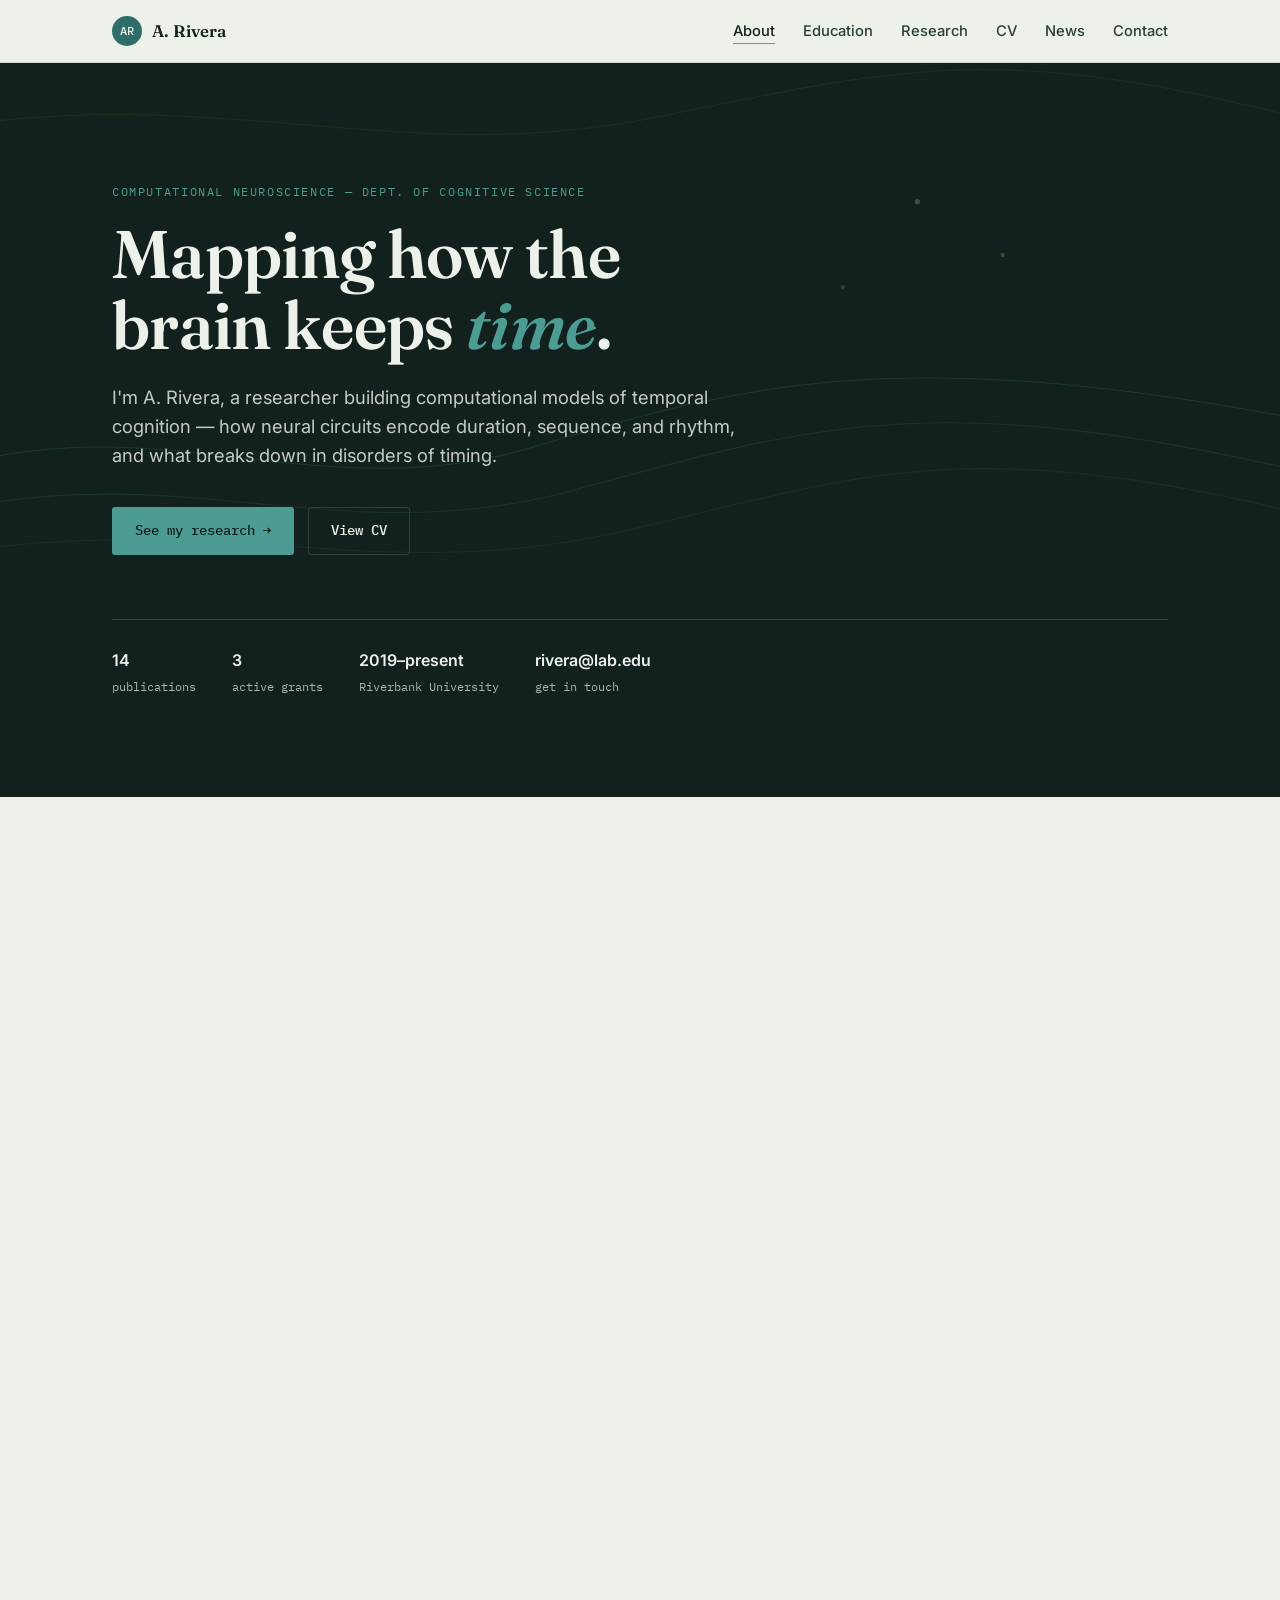
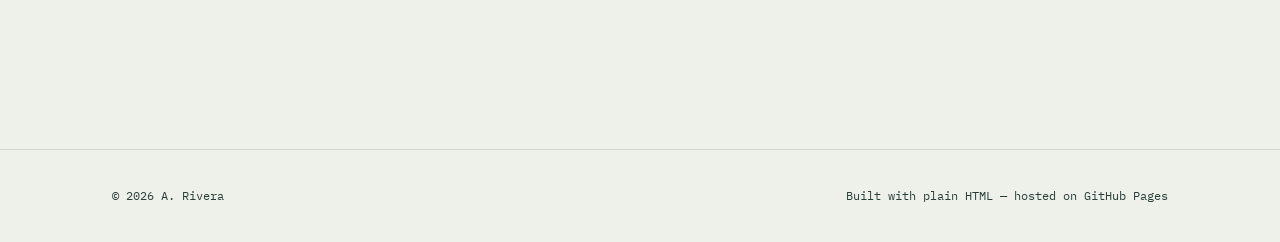
==== index.html @ 562561da "add contacts section" ====
<!DOCTYPE html>
<html lang="en">
<head>
<meta charset="UTF-8">
<meta name="viewport" content="width=device-width, initial-scale=1.0">
<title>A. Rivera — About</title>
<meta name="description" content="Personal academic website of A. Rivera, researcher in computational neuroscience.">
<link rel="preconnect" href="https://fonts.googleapis.com">
<link rel="preconnect" href="https://fonts.gstatic.com" crossorigin>
<link href="https://fonts.googleapis.com/css2?family=Fraunces:opsz,wght@9..144,400;9..144,500;9..144,600;9..144,700&family=Inter:wght@400;500;600&family=IBM+Plex+Mono:wght@400;500&display=swap" rel="stylesheet">
<link rel="stylesheet" href="style.css">
</head>
<body>

<nav>
  <div class="nav-inner">
    <a href="index.html" class="brand">
      <span class="brand-mark">AR</span>
      A. Rivera
    </a>
    <ul class="nav-links" id="navLinks">
      <li><a href="index.html" class="active">About</a></li>
      <li><a href="education.html">Education</a></li>
      <li><a href="research.html">Research</a></li>
      <li><a href="cv.html">CV</a></li>
      <li><a href="news.html">News</a></li>
      <li><a href="contact.html">Contact</a></li>
    </ul>
    <button class="nav-toggle" id="navToggle" aria-label="Toggle menu">
      <span></span><span></span><span></span>
    </button>
  </div>
</nav>

<header class="hero">
  <svg class="hero-topo" viewBox="0 0 1200 500" preserveAspectRatio="none" xmlns="http://www.w3.org/2000/svg">
    <path d="M-50 380 C 150 320, 300 420, 500 360 S 850 260, 1250 340" stroke="#4c9c93" stroke-width="1" fill="none" opacity="0.35"/>
    <path d="M-50 420 C 180 370, 320 460, 540 400 S 880 300, 1250 390" stroke="#4c9c93" stroke-width="1" fill="none" opacity="0.28"/>
    <path d="M-50 460 C 200 420, 360 490, 580 440 S 900 340, 1250 430" stroke="#4c9c93" stroke-width="1" fill="none" opacity="0.2"/>
    <path d="M-50 60 C 220 20, 380 100, 620 50 S 950 -20, 1250 60" stroke="#b98a2e" stroke-width="1" fill="none" opacity="0.18"/>
    <circle cx="860" cy="130" r="2.5" fill="#4c9c93" opacity="0.8"/>
    <circle cx="940" cy="180" r="2" fill="#b98a2e" opacity="0.7"/>
    <circle cx="790" cy="210" r="1.8" fill="#4c9c93" opacity="0.6"/>
  </svg>
  <div class="hero-inner">
    <div class="eyebrow">Computational Neuroscience — Dept. of Cognitive Science</div>
    <h1>Mapping how the brain keeps <em>time</em>.</h1>
    <p class="lede">I'm A. Rivera, a researcher building computational models of temporal cognition — how neural circuits encode duration, sequence, and rhythm, and what breaks down in disorders of timing.</p>
    <div class="hero-actions">
      <a href="research.html" class="btn btn-primary">See my research →</a>
      <a href="cv.html" class="btn btn-ghost">View CV</a>
    </div>
    <div class="hero-meta">
      <div><strong>14</strong>publications</div>
      <div><strong>3</strong>active grants</div>
      <div><strong>2019–present</strong>Riverbank University</div>
      <div><strong>rivera@lab.edu</strong>get in touch</div>
    </div>
  </div>
</header>

<section>
  <div class="wrap about-grid">
    <div data-reveal>
      <div class="about-photo">photo placeholder — 4:5</div>
      <div class="about-facts">
        <div class="row"><span>Position</span><span>Assistant Professor</span></div>
        <div class="row"><span>Department</span><span>Cognitive Science</span></div>
        <div class="row"><span>Institution</span><span>Riverbank University</span></div>
        <div class="row"><span>Office</span><span>Ashworth Hall, 412</span></div>
        <div class="row"><span>Email</span><span>rivera@lab.edu</span></div>
      </div>
    </div>
    <div data-reveal>
      <div class="eyebrow">About me</div>
      <h2 style="font-size:clamp(1.6rem,3vw,2.1rem);margin-top:10px;">A short version of a long story</h2>
      <p style="margin-top:18px;color:var(--ink-soft);">
        I've been fascinated by timing since a PhD rotation project where a 200-millisecond
        delay in a behavioral task turned out to explain a decade-old puzzle in the literature.
        Since then my work has sat at the intersection of computational modeling, systems
        neuroscience, and clinical collaboration — trying to understand time not as a passive
        backdrop for cognition, but as something the brain actively constructs.
      </p>
      <p style="margin-top:16px;color:var(--ink-soft);">
        Before joining Riverbank University, I completed a postdoc at Alderidge Institute
        working on recurrent network models of interval timing, and a PhD in Neuroscience
        where I combined EEG and behavioral psychophysics to study duration perception.
        Outside the lab, I mentor first-generation PhD applicants and spend an unreasonable
        amount of time thinking about long-distance trail running.
      </p>
      <p style="margin-top:16px;color:var(--ink-soft);">
        My lab is always interested in hearing from prospective students and collaborators —
        see the <a href="cv.html" style="color:var(--teal);text-decoration:underline;">CV page</a>
        for a full academic history, or the
        <a href="research.html" style="color:var(--teal);text-decoration:underline;">research page</a>
        for what we're currently working on.
      </p>
    </div>
  </div>
</section>

<footer>
  <div class="wrap">
    <div>© 2026 A. Rivera</div>
    <div>Built with plain HTML — hosted on GitHub Pages</div>
  </div>
</footer>

<script src="script.js"></script>
</body>
</html>
---- style.css ----
:root{
  --ink:#12211d;
  --ink-soft:#2a3e39;
  --paper:#eef1ea;
  --paper-warm:#e6e9df;
  --teal:#2f6e68;
  --teal-bright:#4c9c93;
  --ochre:#b98a2e;
  --line:rgba(20,36,32,0.12);
  --line-on-dark:rgba(238,241,234,0.14);
  --max:1120px;
}
*{box-sizing:border-box;}
html{scroll-behavior:smooth;}
body{
  margin:0;
  background:var(--paper);
  color:var(--ink);
  font-family:'Inter',sans-serif;
  font-size:16px;
  line-height:1.6;
  -webkit-font-smoothing:antialiased;
}
h1,h2,h3{
  font-family:'Fraunces',serif;
  font-weight:600;
  letter-spacing:-0.01em;
  margin:0;
}
.eyebrow{
  font-family:'IBM Plex Mono',monospace;
  font-size:0.72rem;
  letter-spacing:0.14em;
  text-transform:uppercase;
  color:var(--teal);
}
a{color:inherit;}
.wrap{max-width:var(--max);margin:0 auto;padding:0 32px;}
img{max-width:100%;display:block;}

/* NAV */
nav{
  position:sticky;top:0;z-index:50;
  background:rgba(238,241,234,0.86);
  backdrop-filter:blur(10px);
  border-bottom:1px solid var(--line);
}
.nav-inner{
  max-width:var(--max);margin:0 auto;padding:16px 32px;
  display:flex;align-items:center;justify-content:space-between;
}
.brand{
  font-family:'Fraunces',serif;font-weight:600;font-size:1.05rem;
  display:flex;align-items:center;gap:10px;text-decoration:none;
}
.brand-mark{
  width:30px;height:30px;border-radius:50%;
  background:var(--teal);color:var(--paper);
  display:flex;align-items:center;justify-content:center;
  font-family:'IBM Plex Mono',monospace;font-size:0.78rem;font-weight:500;
}
.nav-links{display:flex;gap:28px;list-style:none;margin:0;padding:0;}
.nav-links a{
  text-decoration:none;font-size:0.92rem;font-weight:500;color:var(--ink-soft);
  position:relative;padding-bottom:4px;transition:color .2s;
}
.nav-links a::after{
  content:"";position:absolute;left:0;bottom:0;width:0;height:1.5px;
  background:var(--ochre);transition:width .25s ease;
}
.nav-links a:hover,.nav-links a.active{color:var(--ink);}
.nav-links a.active::after,.nav-links a:hover::after{width:100%;}
.nav-toggle{display:none;background:none;border:none;cursor:pointer;padding:6px;}
.nav-toggle span{display:block;width:22px;height:2px;background:var(--ink);margin:5px 0;}

/* HERO (home page only) */
header.hero{
  position:relative;overflow:hidden;
  background:var(--ink);
  color:var(--paper);
  padding:120px 0 100px;
}
.hero-topo{position:absolute;inset:0;opacity:0.5;pointer-events:none;}
.hero-inner{position:relative;max-width:var(--max);margin:0 auto;padding:0 32px;}
.hero-inner .eyebrow{color:var(--teal-bright);}
.hero h1{
  font-size:clamp(2.4rem,5.4vw,4.2rem);
  line-height:1.05;margin-top:18px;max-width:14ch;
  color:var(--paper);
}
.hero h1 em{font-style:italic;color:var(--teal-bright);}
.hero p.lede{font-size:1.15rem;max-width:52ch;margin-top:22px;color:rgba(238,241,234,0.82);}
.hero-actions{display:flex;gap:14px;margin-top:36px;flex-wrap:wrap;}
.btn{
  display:inline-flex;align-items:center;gap:8px;
  padding:12px 22px;border-radius:3px;
  font-family:'IBM Plex Mono',monospace;font-size:0.85rem;
  text-decoration:none;font-weight:500;
  border:1px solid transparent;transition:all .2s;
}
.btn-primary{background:var(--teal-bright);color:var(--ink);}
.btn-primary:hover{background:#63b3a9;}
.btn-ghost{border-color:var(--line-on-dark);color:var(--paper);}
.btn-ghost:hover{border-color:var(--paper);}
.btn-ghost.dark{border-color:var(--line);color:var(--ink);}
.btn-ghost.dark:hover{border-color:var(--ink);}

.hero-meta{
  display:flex;gap:36px;margin-top:64px;flex-wrap:wrap;
  border-top:1px solid var(--line-on-dark);padding-top:28px;
}
.hero-meta div{font-family:'IBM Plex Mono',monospace;font-size:0.78rem;color:rgba(238,241,234,0.7);}
.hero-meta strong{display:block;color:var(--paper);font-size:1rem;font-family:'Inter',sans-serif;font-weight:600;margin-bottom:4px;}

/* PAGE HEADER (inner pages) */
header.page-header{
  background:var(--ink);color:var(--paper);
  padding:64px 0 48px;position:relative;overflow:hidden;
}
header.page-header .hero-topo{opacity:0.35;}
header.page-header .eyebrow{color:var(--teal-bright);}
header.page-header h1{
  font-size:clamp(2rem,4vw,2.8rem);color:var(--paper);margin-top:12px;
}
header.page-header p{color:rgba(238,241,234,0.78);max-width:56ch;margin-top:14px;font-size:1.02rem;}

/* SECTION SHELL */
section{padding:80px 0;}
section.alt{background:var(--paper-warm);}
.section-head{margin-bottom:48px;max-width:60ch;}
.section-head h2{font-size:clamp(1.5rem,2.6vw,2rem);margin-top:10px;}
.section-head p{margin-top:14px;color:var(--ink-soft);}

/* RESEARCH GRID */
.research-grid{display:grid;grid-template-columns:repeat(3,1fr);gap:28px;}
.research-card{
  background:var(--paper);border:1px solid var(--line);border-radius:6px;
  padding:30px 26px;transition:transform .25s, box-shadow .25s;
}
section.alt .research-card{background:#f6f7f1;}
.research-card:hover{transform:translateY(-4px);box-shadow:0 14px 30px -18px rgba(20,36,32,0.35);}
.research-card .num{font-family:'IBM Plex Mono',monospace;color:var(--ochre);font-size:0.8rem;}
.research-card h3{font-size:1.2rem;margin-top:14px;}
.research-card p{color:var(--ink-soft);font-size:0.95rem;margin-top:10px;}
.tag-row{display:flex;gap:8px;flex-wrap:wrap;margin-top:16px;}
.tag{
  font-family:'IBM Plex Mono',monospace;font-size:0.7rem;
  background:rgba(47,110,104,0.1);color:var(--teal);
  padding:4px 9px;border-radius:20px;
}

/* PUBLICATIONS / LISTS */
.pub-list{border-top:1px solid var(--line);}
.pub-item{
  display:grid;grid-template-columns:80px 1fr auto;gap:24px;
  padding:26px 0;border-bottom:1px solid var(--line);align-items:start;
}
.pub-year{font-family:'IBM Plex Mono',monospace;color:var(--teal);font-size:0.95rem;padding-top:2px;}
.pub-title{font-family:'Fraunces',serif;font-size:1.1rem;font-weight:600;}
.pub-venue{font-size:0.9rem;color:var(--ink-soft);margin-top:4px;}
.pub-authors{font-size:0.85rem;color:var(--ink-soft);margin-top:4px;font-style:italic;}
.pub-links{display:flex;gap:14px;white-space:nowrap;padding-top:3px;}
.pub-links a{
  font-family:'IBM Plex Mono',monospace;font-size:0.78rem;text-decoration:none;
  color:var(--teal);border-bottom:1px solid transparent;
}
.pub-links a:hover{border-color:var(--teal);}

/* NEWS */
.news-list{display:flex;flex-direction:column;gap:0;}
.news-item{
  display:grid;grid-template-columns:120px 1fr;gap:24px;
  padding:20px 0;border-bottom:1px solid var(--line);
}
.news-date{font-family:'IBM Plex Mono',monospace;font-size:0.78rem;color:var(--ink-soft);padding-top:2px;}
.news-text strong{font-weight:600;}

/* TIMELINE (education / CV) */
.timeline{border-left:2px solid var(--line);margin-left:6px;}
.timeline-item{position:relative;padding:0 0 40px 32px;}
.timeline-item:last-child{padding-bottom:0;}
.timeline-item::before{
  content:"";position:absolute;left:-7px;top:2px;
  width:12px;height:12px;border-radius:50%;
  background:var(--paper);border:2px solid var(--teal);
}
.timeline-year{font-family:'IBM Plex Mono',monospace;font-size:0.78rem;color:var(--teal);}
.timeline-item h3{font-size:1.1rem;margin-top:6px;}
.timeline-item .org{font-size:0.92rem;color:var(--ink-soft);margin-top:2px;}
.timeline-item p{font-size:0.92rem;color:var(--ink-soft);margin-top:8px;}

/* CV skills / lists */
.cv-columns{display:grid;grid-template-columns:1fr 1fr;gap:48px;}
.plain-list{list-style:none;padding:0;margin:0;}
.plain-list li{
  padding:10px 0;border-bottom:1px solid var(--line);font-size:0.95rem;
  display:flex;justify-content:space-between;gap:16px;
}
.plain-list li span:last-child{color:var(--ink-soft);font-family:'IBM Plex Mono',monospace;font-size:0.82rem;text-align:right;}

/* ABOUT page bio layout */
.about-grid{display:grid;grid-template-columns:1fr 1.4fr;gap:56px;align-items:start;}
.about-photo{
  aspect-ratio:4/5;background:var(--paper-warm);border-radius:6px;
  border:1px solid var(--line);display:flex;align-items:center;justify-content:center;
  font-family:'IBM Plex Mono',monospace;font-size:0.8rem;color:var(--ink-soft);
}
.about-facts{margin-top:28px;display:flex;flex-direction:column;gap:0;}
.about-facts .row{
  display:flex;justify-content:space-between;padding:12px 0;border-bottom:1px solid var(--line);
  font-size:0.92rem;
}
.about-facts .row span:first-child{font-family:'IBM Plex Mono',monospace;font-size:0.78rem;color:var(--teal);}

/* CONTACT */
.contact-list{list-style:none;padding:0;margin:22px 0 0;display:flex;flex-direction:column;gap:14px;}
.contact-list a{
  text-decoration:none;display:flex;align-items:center;gap:12px;
  font-size:1rem;padding-bottom:8px;border-bottom:1px solid var(--line);
  transition:color .2s;
}
.contact-list a:hover{color:var(--teal);}
.contact-list .dot{width:6px;height:6px;border-radius:50%;background:var(--ochre);flex:none;}
.contact-grid{display:grid;grid-template-columns:1.1fr 0.9fr;gap:60px;align-items:start;}
.office-card{background:var(--ink);color:var(--paper);border-radius:6px;padding:30px;}
.office-card .eyebrow{color:var(--teal-bright);}
.office-card p{color:rgba(238,241,234,0.78);font-size:0.92rem;margin-top:14px;line-height:1.7;}

footer{
  padding:36px 0;border-top:1px solid var(--line);
  font-family:'IBM Plex Mono',monospace;font-size:0.78rem;color:var(--ink-soft);
}
footer .wrap{display:flex;justify-content:space-between;flex-wrap:wrap;gap:10px;}

[data-reveal]{opacity:0;transform:translateY(16px);transition:opacity .6s ease, transform .6s ease;}
[data-reveal].in{opacity:1;transform:translateY(0);}

@media (max-width:860px){
  .research-grid{grid-template-columns:1fr;}
  .about-grid{grid-template-columns:1fr;}
  .cv-columns{grid-template-columns:1fr;}
  .contact-grid{grid-template-columns:1fr;}
  .pub-item{grid-template-columns:60px 1fr;}
  .pub-links{grid-column:2;}
  .nav-links{
    position:absolute;top:100%;left:0;right:0;
    background:var(--paper);border-bottom:1px solid var(--line);
    flex-direction:column;padding:18px 32px;gap:16px;
    display:none;
  }
  .nav-links.open{display:flex;}
  .nav-toggle{display:block;}
}
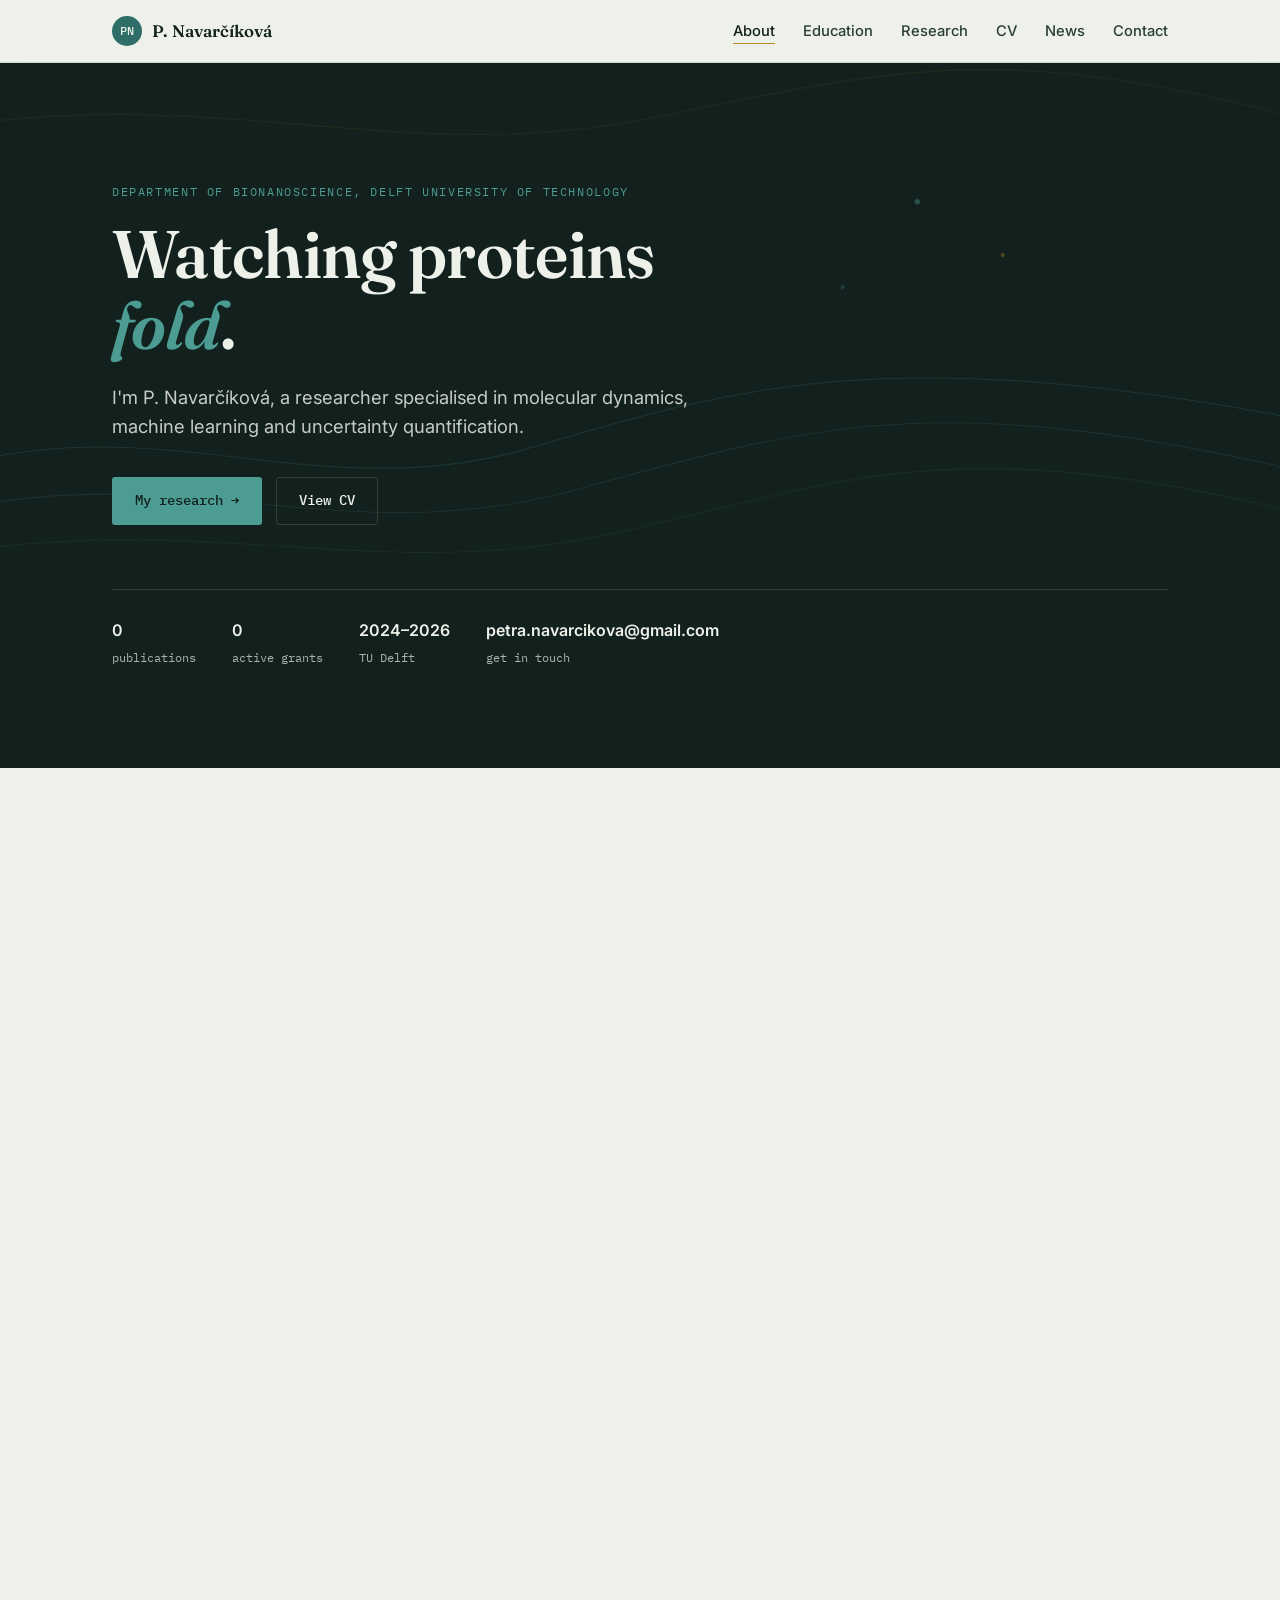
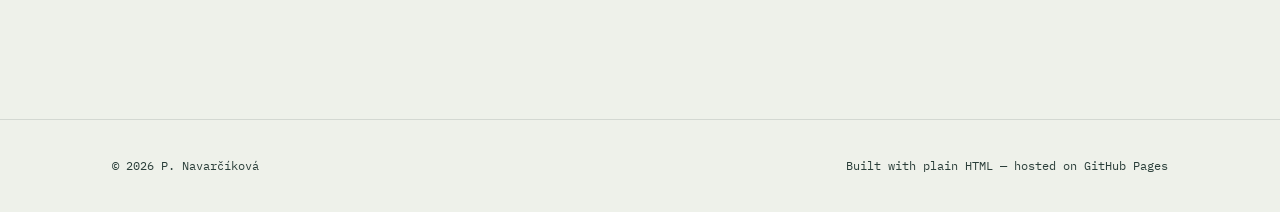
==== commit ea904de8: "Fix typo in index.html" ====
--- a/index.html
+++ b/index.html
@@ -3,8 +3,8 @@
 <head>
 <meta charset="UTF-8">
 <meta name="viewport" content="width=device-width, initial-scale=1.0">
-<title>A. Rivera — About</title>
-<meta name="description" content="Personal academic website of A. Rivera, researcher in computational neuroscience.">
+<title>Petra Navarčíková — About</title>
+<meta name="description" content="Personal academic website of P. Navarčíková, researcher in molecular dynamics.">
 <link rel="preconnect" href="https://fonts.googleapis.com">
 <link rel="preconnect" href="https://fonts.gstatic.com" crossorigin>
 <link href="https://fonts.googleapis.com/css2?family=Fraunces:opsz,wght@9..144,400;9..144,500;9..144,600;9..144,700&family=Inter:wght@400;500;600&family=IBM+Plex+Mono:wght@400;500&display=swap" rel="stylesheet">
@@ -15,8 +15,8 @@
 <nav>
   <div class="nav-inner">
     <a href="index.html" class="brand">
-      <span class="brand-mark">AR</span>
-      A. Rivera
+      <span class="brand-mark">PN</span>
+      P. Navarčíková
     </a>
     <ul class="nav-links" id="navLinks">
       <li><a href="index.html" class="active">About</a></li>
@@ -43,18 +43,18 @@
     <circle cx="790" cy="210" r="1.8" fill="#4c9c93" opacity="0.6"/>
   </svg>
   <div class="hero-inner">
-    <div class="eyebrow">Computational Neuroscience — Dept. of Cognitive Science</div>
-    <h1>Mapping how the brain keeps <em>time</em>.</h1>
-    <p class="lede">I'm A. Rivera, a researcher building computational models of temporal cognition — how neural circuits encode duration, sequence, and rhythm, and what breaks down in disorders of timing.</p>
+    <div class="eyebrow">Department of Bionanoscience, Delft University of Technology</div>
+    <h1>Watching proteins <em>fold</em>.</h1>
+    <p class="lede">I'm P. Navarčíková, a researcher specialised in molecular dynamics, machine learning and uncertainty quantification.</p>
     <div class="hero-actions">
-      <a href="research.html" class="btn btn-primary">See my research →</a>
+      <a href="research.html" class="btn btn-primary"> My research →</a>
       <a href="cv.html" class="btn btn-ghost">View CV</a>
     </div>
     <div class="hero-meta">
-      <div><strong>14</strong>publications</div>
-      <div><strong>3</strong>active grants</div>
-      <div><strong>2019–present</strong>Riverbank University</div>
-      <div><strong>rivera@lab.edu</strong>get in touch</div>
+      <div><strong>0</strong>publications</div>
+      <div><strong>0</strong>active grants</div>
+      <div><strong>2024–2026</strong>TU Delft</div>
+      <div><strong>petra.navarcikova@gmail.com</strong>get in touch</div>
     </div>
   </div>
 </header>
@@ -64,36 +64,27 @@
     <div data-reveal>
       <div class="about-photo">photo placeholder — 4:5</div>
       <div class="about-facts">
-        <div class="row"><span>Position</span><span>Assistant Professor</span></div>
-        <div class="row"><span>Department</span><span>Cognitive Science</span></div>
-        <div class="row"><span>Institution</span><span>Riverbank University</span></div>
-        <div class="row"><span>Office</span><span>Ashworth Hall, 412</span></div>
-        <div class="row"><span>Email</span><span>rivera@lab.edu</span></div>
+        <div class="row"><span>Position</span><span>Master Student</span></div>
+        <div class="row"><span>Department</span><span>Bionanoscience</span></div>
+        <div class="row"><span>Institution</span><span>Delft University of Technology</span></div>
+        <div class="row"><span>Office</span><span>Van der Maasweg 9, Delft</span></div>
+        <div class="row"><span>Email</span><span>petra.navarcikova@gmail.com</span></div>
       </div>
     </div>
     <div data-reveal>
       <div class="eyebrow">About me</div>
-      <h2 style="font-size:clamp(1.6rem,3vw,2.1rem);margin-top:10px;">A short version of a long story</h2>
+      <h2 style="font-size:clamp(1.6rem,3vw,2.1rem);margin-top:10px;">Overview</h2>
       <p style="margin-top:18px;color:var(--ink-soft);">
-        I've been fascinated by timing since a PhD rotation project where a 200-millisecond
-        delay in a behavioral task turned out to explain a decade-old puzzle in the literature.
-        Since then my work has sat at the intersection of computational modeling, systems
-        neuroscience, and clinical collaboration — trying to understand time not as a passive
-        backdrop for cognition, but as something the brain actively constructs.
+        TBD
       </p>
       <p style="margin-top:16px;color:var(--ink-soft);">
-        Before joining Riverbank University, I completed a postdoc at Alderidge Institute
-        working on recurrent network models of interval timing, and a PhD in Neuroscience
-        where I combined EEG and behavioral psychophysics to study duration perception.
-        Outside the lab, I mentor first-generation PhD applicants and spend an unreasonable
-        amount of time thinking about long-distance trail running.
+        TBD
       </p>
       <p style="margin-top:16px;color:var(--ink-soft);">
-        My lab is always interested in hearing from prospective students and collaborators —
-        see the <a href="cv.html" style="color:var(--teal);text-decoration:underline;">CV page</a>
+        See the <a href="cv.html" style="color:var(--teal);text-decoration:underline;">CV page</a>
         for a full academic history, or the
         <a href="research.html" style="color:var(--teal);text-decoration:underline;">research page</a>
-        for what we're currently working on.
+        for what I'm currently working on.
       </p>
     </div>
   </div>
@@ -101,7 +92,7 @@
 
 <footer>
   <div class="wrap">
-    <div>© 2026 A. Rivera</div>
+    <div>© 2026 P. Navarčíková</div>
     <div>Built with plain HTML — hosted on GitHub Pages</div>
   </div>
 </footer>
